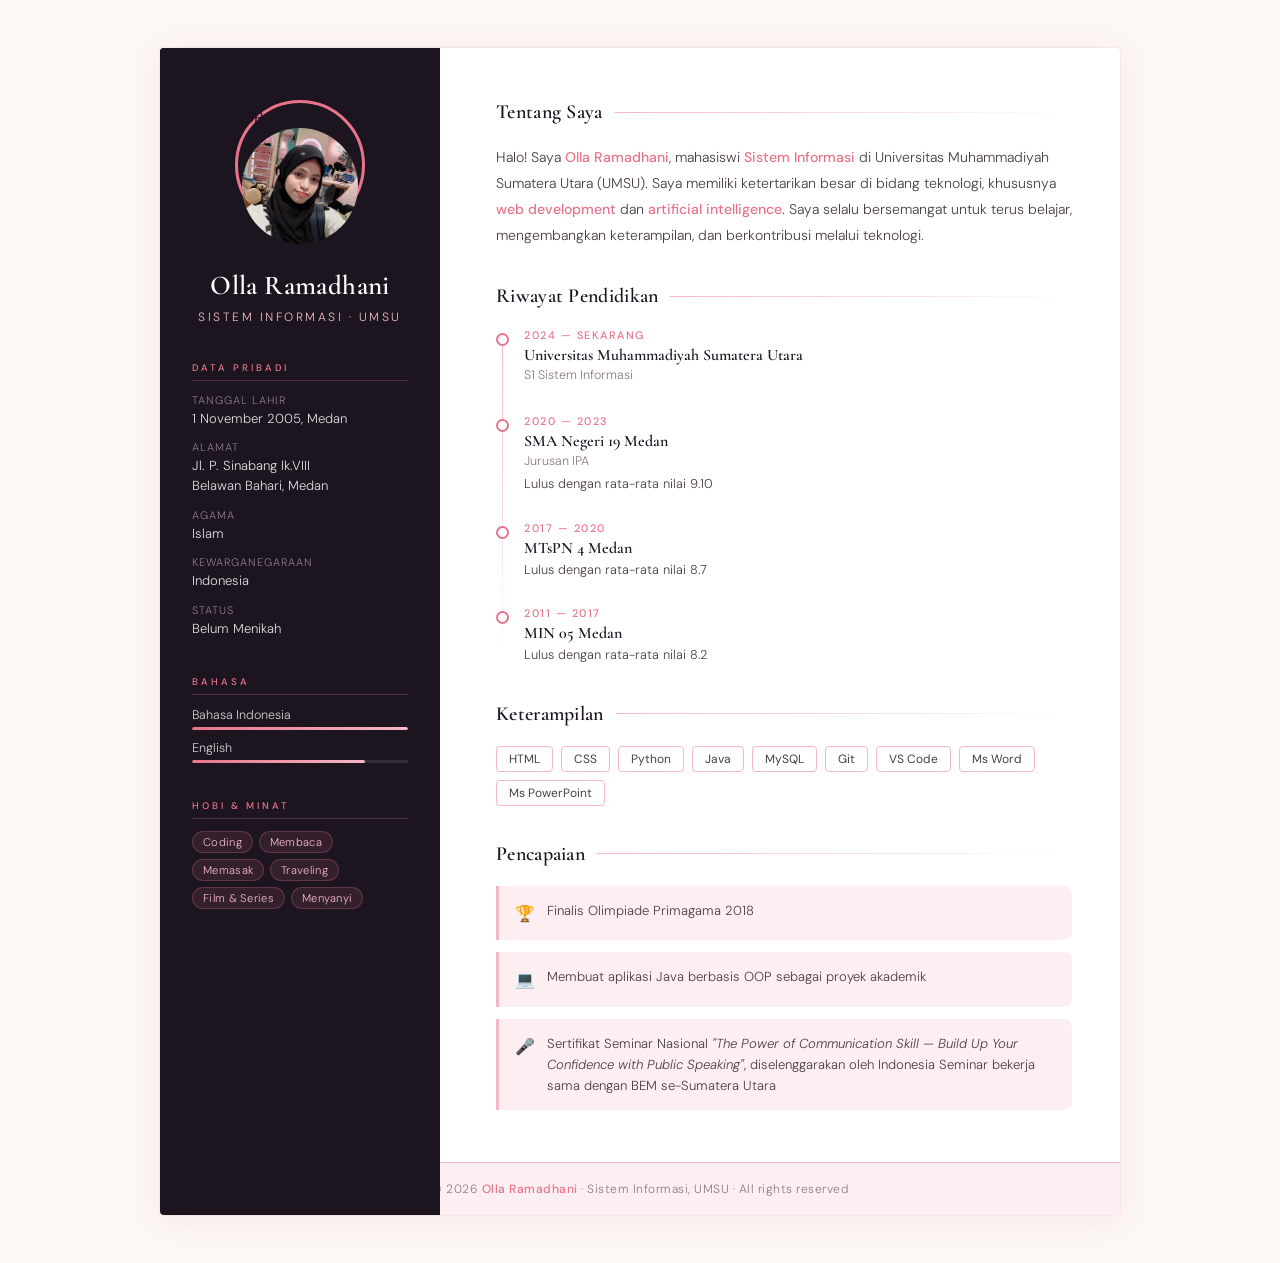
==== CV2.html @ 197bea4b "Update CV2.html" ====
<!DOCTYPE html>
<html lang="id">
<head>
  <meta charset="UTF-8" />
  <meta name="viewport" content="width=device-width, initial-scale=1.0" />
  <meta name="description" content="CV Olla Ramadhani - Sistem Informasi UMSU" />
  <meta name="author" content="Olla Ramadhani" />
  <title>CV — Olla Ramadhani</title>
  <link href="https://fonts.googleapis.com/css2?family=Cormorant+Garamond:ital,wght@0,300;0,400;0,600;1,300;1,400&family=DM+Sans:wght@300;400;500&display=swap" rel="stylesheet" />
  <style>
    :root {
      --rose:       #e8748a;
      --rose-light: #f4b8c5;
      --rose-pale:  #fdeef2;
      --cream:      #fdf8f5;
      --ink:        #1c1520;
      --ink-mid:    #4a3f47;
      --ink-soft:   #8c7b87;
      --gold:       #c49a6c;
      --white:      #ffffff;
      --shadow:     0 4px 32px rgba(180,80,100,.10);
    }

    *, *::before, *::after { box-sizing: border-box; margin: 0; padding: 0; }

    html { scroll-behavior: smooth; }

    body {
      font-family: 'DM Sans', sans-serif;
      background: var(--cream);
      color: var(--ink);
      min-height: 100vh;
    }

    /* ── LAYOUT ── */
    .page {
      max-width: 960px;
      margin: 48px auto;
      background: var(--white);
      box-shadow: var(--shadow), 0 0 0 1px rgba(228,116,138,.08);
      border-radius: 4px;
      overflow: hidden;
      animation: fadeUp .7s ease both;
    }

    @keyframes fadeUp {
      from { opacity: 0; transform: translateY(24px); }
      to   { opacity: 1; transform: translateY(0); }
    }

    /* ── SIDEBAR ── */
    .sidebar {
      position: absolute;
      left: 0; top: 0; bottom: 0;
      width: 280px;
      background: var(--ink);
      padding: 52px 32px 40px;
      display: flex;
      flex-direction: column;
      gap: 36px;
    }

    .two-col {
      display: grid;
      grid-template-columns: 280px 1fr;
      min-height: 100%;
      position: relative;
    }

    /* Sidebar filler */
    .sidebar-col { background: var(--ink); }
    .main-col    { padding: 52px 48px 52px 56px; display: flex; flex-direction: column; gap: 36px; }

    /* ── PHOTO ── */
    .photo-wrap {
      display: flex;
      justify-content: center;
      margin-bottom: 4px;
    }

    .photo-frame {
      width: 130px; height: 130px;
      border-radius: 50%;
      border: 3px solid var(--rose);
      padding: 4px;
      background: var(--ink);
      position: relative;
    }

    .photo-frame img {
      width: 100%; height: 100%;
      border-radius: 50%;
      object-fit: cover;
      display: block;
    }

    .photo-placeholder {
      width: 100%; height: 100%;
      border-radius: 50%;
      background: linear-gradient(135deg, #3a2c35, #2a1f27);
      display: flex;
      align-items: center;
      justify-content: center;
      font-family: 'Cormorant Garamond', serif;
      font-size: 2.6rem;
      color: var(--rose-light);
      letter-spacing: 1px;
    }

    /* ── NAME BLOCK ── */
    .name-block { text-align: center; }

    .name-block h1 {
      font-family: 'Cormorant Garamond', serif;
      font-size: 1.7rem;
      font-weight: 600;
      color: var(--white);
      line-height: 1.2;
      letter-spacing: .4px;
    }

    .name-block .tagline {
      font-size: .75rem;
      font-weight: 300;
      color: var(--rose-light);
      letter-spacing: 2.5px;
      text-transform: uppercase;
      margin-top: 6px;
    }

    /* ── SIDEBAR SECTION ── */
    .s-section { display: flex; flex-direction: column; gap: 12px; }

    .s-label {
      font-size: .6rem;
      letter-spacing: 3px;
      text-transform: uppercase;
      color: var(--rose);
      font-weight: 500;
      padding-bottom: 6px;
      border-bottom: 1px solid rgba(228,116,138,.25);
    }

    .s-item {
      display: flex;
      flex-direction: column;
      gap: 2px;
    }

    .s-item .key {
      font-size: .68rem;
      color: var(--ink-soft);
      font-weight: 300;
      text-transform: uppercase;
      letter-spacing: 1px;
    }

    .s-item .val {
      font-size: .82rem;
      color: rgba(255,255,255,.85);
      line-height: 1.5;
      font-weight: 300;
    }

    /* Skills bars */
    .skill-bar-wrap { display: flex; flex-direction: column; gap: 10px; }

    .skill-row { display: flex; flex-direction: column; gap: 4px; }

    .skill-name { font-size: .78rem; color: rgba(255,255,255,.8); font-weight: 300; }

    .bar-track {
      height: 3px;
      background: rgba(255,255,255,.1);
      border-radius: 2px;
      overflow: hidden;
    }

    .bar-fill {
      height: 100%;
      background: linear-gradient(90deg, var(--rose), var(--rose-light));
      border-radius: 2px;
      animation: barGrow .9s ease both;
      animation-delay: .4s;
    }

    @keyframes barGrow {
      from { transform: scaleX(0); transform-origin: left; }
      to   { transform: scaleX(1); transform-origin: left; }
    }

    /* Hobby pills */
    .pill-list { display: flex; flex-wrap: wrap; gap: 6px; }

    .pill {
      font-size: .7rem;
      background: rgba(228,116,138,.12);
      color: var(--rose-light);
      border: 1px solid rgba(228,116,138,.25);
      border-radius: 20px;
      padding: 3px 10px;
      font-weight: 300;
      letter-spacing: .3px;
    }

    /* ── MAIN COLUMN ── */
    .section-head {
      display: flex;
      align-items: center;
      gap: 12px;
      margin-bottom: 20px;
    }

    .section-head h2 {
      font-family: 'Cormorant Garamond', serif;
      font-size: 1.25rem;
      font-weight: 600;
      color: var(--ink);
      letter-spacing: .3px;
    }

    .section-head::after {
      content: '';
      flex: 1;
      height: 1px;
      background: linear-gradient(90deg, var(--rose-light), transparent);
    }

    /* About */
    .about-text {
      font-size: .88rem;
      color: var(--ink-mid);
      line-height: 1.85;
      font-weight: 300;
    }

    .about-text strong { color: var(--rose); font-weight: 500; }

    /* Timeline */
    .timeline { display: flex; flex-direction: column; gap: 0; position: relative; }

    .timeline::before {
      content: '';
      position: absolute;
      left: 6px; top: 6px; bottom: 6px;
      width: 1px;
      background: linear-gradient(to bottom, var(--rose-light), transparent);
    }

    .tl-item {
      padding-left: 28px;
      padding-bottom: 26px;
      position: relative;
      animation: fadeUp .5s ease both;
    }

    .tl-item:last-child { padding-bottom: 0; }

    .tl-dot {
      position: absolute;
      left: 0; top: 5px;
      width: 13px; height: 13px;
      border-radius: 50%;
      border: 2px solid var(--rose);
      background: var(--white);
    }

    .tl-period {
      font-size: .68rem;
      color: var(--rose);
      font-weight: 500;
      letter-spacing: 1.5px;
      text-transform: uppercase;
      margin-bottom: 3px;
    }

    .tl-title {
      font-family: 'Cormorant Garamond', serif;
      font-size: 1rem;
      font-weight: 600;
      color: var(--ink);
      margin-bottom: 2px;
    }

    .tl-sub {
      font-size: .78rem;
      color: var(--ink-soft);
      font-weight: 300;
      margin-bottom: 5px;
    }

    .tl-desc {
      font-size: .8rem;
      color: var(--ink-mid);
      line-height: 1.6;
      font-weight: 300;
    }

    /* Achievement tags */
    .achv-list { display: flex; flex-direction: column; gap: 12px; }

    .achv-item {
      display: flex;
      align-items: flex-start;
      gap: 12px;
      padding: 14px 16px;
      border-left: 3px solid var(--rose-light);
      background: var(--rose-pale);
      border-radius: 0 8px 8px 0;
      font-size: .82rem;
      color: var(--ink-mid);
      line-height: 1.6;
      font-weight: 300;
    }

    .achv-icon {
      font-size: 1rem;
      margin-top: 1px;
      flex-shrink: 0;
    }

    /* Tech chips */
    .tech-grid { display: flex; flex-wrap: wrap; gap: 8px; }

    .tech-chip {
      font-size: .75rem;
      background: var(--white);
      border: 1px solid var(--rose-light);
      color: var(--ink-mid);
      border-radius: 4px;
      padding: 4px 12px;
      font-weight: 400;
      transition: background .2s, color .2s;
    }

    .tech-chip:hover {
      background: var(--rose-pale);
      color: var(--rose);
    }

    /* ── FOOTER BAND ── */
    .footer-band {
      grid-column: 1 / -1;
      background: var(--rose-pale);
      text-align: center;
      padding: 18px;
      font-size: .75rem;
      color: var(--ink-soft);
      font-weight: 300;
      letter-spacing: .5px;
      border-top: 1px solid var(--rose-light);
    }

    .footer-band strong { color: var(--rose); font-weight: 500; }

    /* ── PRINT / RESPONSIVE ── */
    @media print {
      body { background: white; }
      .page { margin: 0; box-shadow: none; border-radius: 0; animation: none; }
    }

    @media (max-width: 720px) {
      .two-col { grid-template-columns: 1fr; }
      .sidebar-col { min-height: unset; }
      .sidebar { position: static; width: 100%; }
      .main-col { padding: 36px 28px; }
    }
  </style>
</head>
<body>

<div class="page">
  <div class="two-col">

    <!-- ══ SIDEBAR ══ -->
    <div class="sidebar-col">
      <aside class="sidebar">

        <div class="photo-wrap">
          <div class="photo-frame">
            <div class="img.src">OR</div>
            <img src="Profil.jpeg" alt="OR">
          </div>
        </div>

        <div class="name-block">
          <h1>Olla Ramadhani</h1>
          <p class="tagline">Sistem Informasi · UMSU</p>
        </div>

        <!-- Data Pribadi -->
        <div class="s-section">
          <p class="s-label">Data Pribadi</p>
          <div class="s-item">
            <span class="key">Tanggal Lahir</span>
            <span class="val">1 November 2005, Medan</span>
          </div>
          <div class="s-item">
            <span class="key">Alamat</span>
            <span class="val">Jl. P. Sinabang lk.VIII<br>Belawan Bahari, Medan</span>
          </div>
          <div class="s-item">
            <span class="key">Agama</span>
            <span class="val">Islam</span>
          </div>
          <div class="s-item">
            <span class="key">Kewarganegaraan</span>
            <span class="val">Indonesia</span>
          </div>
          <div class="s-item">
            <span class="key">Status</span>
            <span class="val">Belum Menikah</span>
          </div>
        </div>

        <!-- Bahasa -->
        <div class="s-section">
          <p class="s-label">Bahasa</p>
          <div class="skill-bar-wrap">
            <div class="skill-row">
              <span class="skill-name">Bahasa Indonesia</span>
              <div class="bar-track"><div class="bar-fill" style="width:100%"></div></div>
            </div>
            <div class="skill-row">
              <span class="skill-name">English</span>
              <div class="bar-track"><div class="bar-fill" style="width:80%"></div></div>
            </div>
          </div>
        </div>

        <!-- Hobi -->
        <div class="s-section">
          <p class="s-label">Hobi & Minat</p>
          <div class="pill-list">
            <span class="pill">Coding</span>
            <span class="pill">Membaca</span>
            <span class="pill">Memasak</span>
            <span class="pill">Traveling</span>
            <span class="pill">Film & Series</span>
            <span class="pill">Menyanyi</span>
          </div>
        </div>

      </aside>
    </div>

    <!-- ══ MAIN CONTENT ══ -->
    <main class="main-col">

      <!-- About -->
      <section>
        <div class="section-head"><h2>Tentang Saya</h2></div>
        <p class="about-text">
          Halo! Saya <strong>Olla Ramadhani</strong>, mahasiswi <strong>Sistem Informasi</strong> di Universitas Muhammadiyah Sumatera Utara (UMSU). Saya memiliki ketertarikan besar di bidang teknologi, khususnya <strong>web development</strong> dan <strong>artificial intelligence</strong>. Saya selalu bersemangat untuk terus belajar, mengembangkan keterampilan, dan berkontribusi melalui teknologi.
        </p>
      </section>

      <!-- Pendidikan -->
      <section>
        <div class="section-head"><h2>Riwayat Pendidikan</h2></div>
        <div class="timeline">

          <div class="tl-item">
            <div class="tl-dot"></div>
            <p class="tl-period">2024 — Sekarang</p>
            <p class="tl-title">Universitas Muhammadiyah Sumatera Utara</p>
            <p class="tl-sub">S1 Sistem Informasi</p>
          </div>

          <div class="tl-item">
            <div class="tl-dot"></div>
            <p class="tl-period">2020 — 2023</p>
            <p class="tl-title">SMA Negeri 19 Medan</p>
            <p class="tl-sub">Jurusan IPA</p>
            <p class="tl-desc">Lulus dengan rata-rata nilai 9.10</p>
          </div>

          <div class="tl-item">
            <div class="tl-dot"></div>
            <p class="tl-period">2017 — 2020</p>
            <p class="tl-title">MTsPN 4 Medan</p>
            <p class="tl-desc">Lulus dengan rata-rata nilai 8.7</p>
          </div>

          <div class="tl-item">
            <div class="tl-dot"></div>
            <p class="tl-period">2011 — 2017</p>
            <p class="tl-title">MIN 05 Medan</p>
            <p class="tl-desc">Lulus dengan rata-rata nilai 8.2</p>
          </div>

        </div>
      </section>

      <!-- Keterampilan -->
      <section>
        <div class="section-head"><h2>Keterampilan</h2></div>
        <div class="tech-grid">
          <span class="tech-chip">HTML</span>
          <span class="tech-chip">CSS</span>
          <span class="tech-chip">Python</span>
          <span class="tech-chip">Java</span>
          <span class="tech-chip">MySQL</span>
          <span class="tech-chip">Git</span>
          <span class="tech-chip">VS Code</span>
          <span class="tech-chip">Ms Word</span>
          <span class="tech-chip">Ms PowerPoint</span>
        </div>
      </section>

      <!-- Pencapaian -->
      <section>
        <div class="section-head"><h2>Pencapaian</h2></div>
        <div class="achv-list">
          <div class="achv-item">
            <span class="achv-icon">🏆</span>
            <span>Finalis Olimpiade Primagama 2018</span>
          </div>
          <div class="achv-item">
            <span class="achv-icon">💻</span>
            <span>Membuat aplikasi Java berbasis OOP sebagai proyek akademik</span>
          </div>
          <div class="achv-item">
            <span class="achv-icon">🎤</span>
            <span>Sertifikat Seminar Nasional <em>"The Power of Communication Skill — Build Up Your Confidence with Public Speaking"</em>, diselenggarakan oleh Indonesia Seminar bekerja sama dengan BEM se-Sumatera Utara</span>
          </div>
        </div>
      </section>

    </main>

    <!-- ══ FOOTER ══ -->
    <div class="footer-band">
      &copy; 2026 <strong>Olla Ramadhani</strong> · Sistem Informasi, UMSU · All rights reserved
    </div>

  </div><!-- .two-col -->
</div><!-- .page -->

</body>
</html>
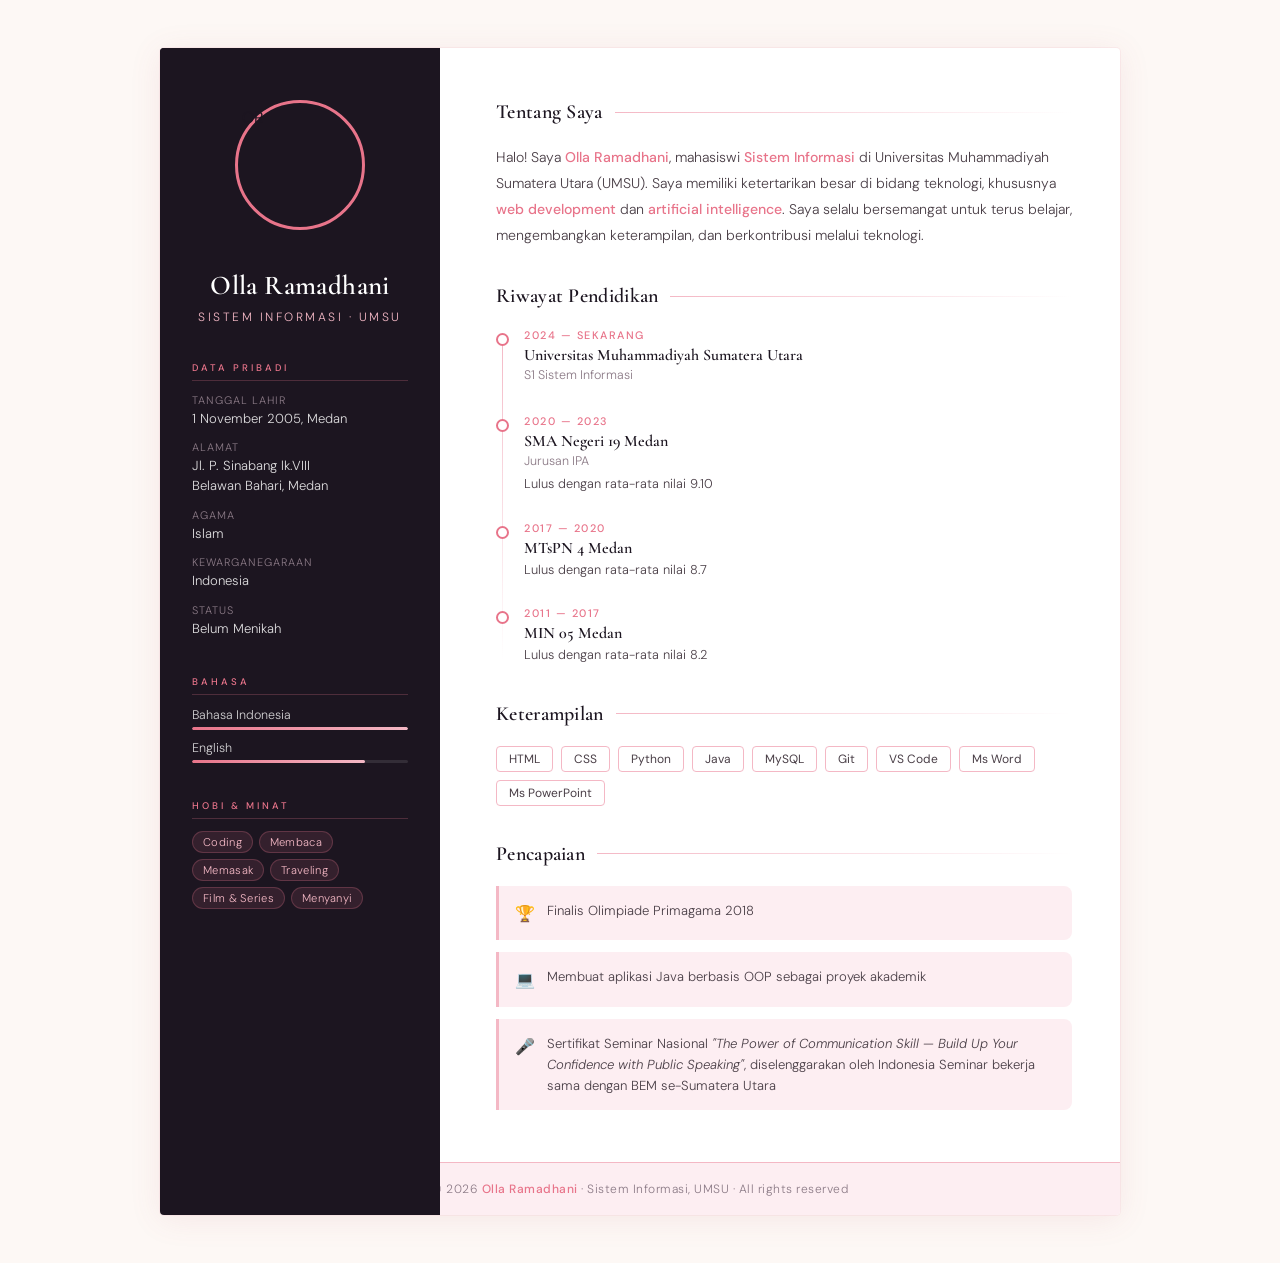
==== commit ba37742d: "Update CV2.html" ====
--- a/CV2.html
+++ b/CV2.html
@@ -378,8 +378,7 @@
 
         <div class="photo-wrap">
           <div class="photo-frame">
-            <div class="img.src">OR</div>
-            <img src="Profil.jpeg" alt="OR">
+            <div class="img.src=Profil.jpeg">OR</div>
           </div>
         </div>
 
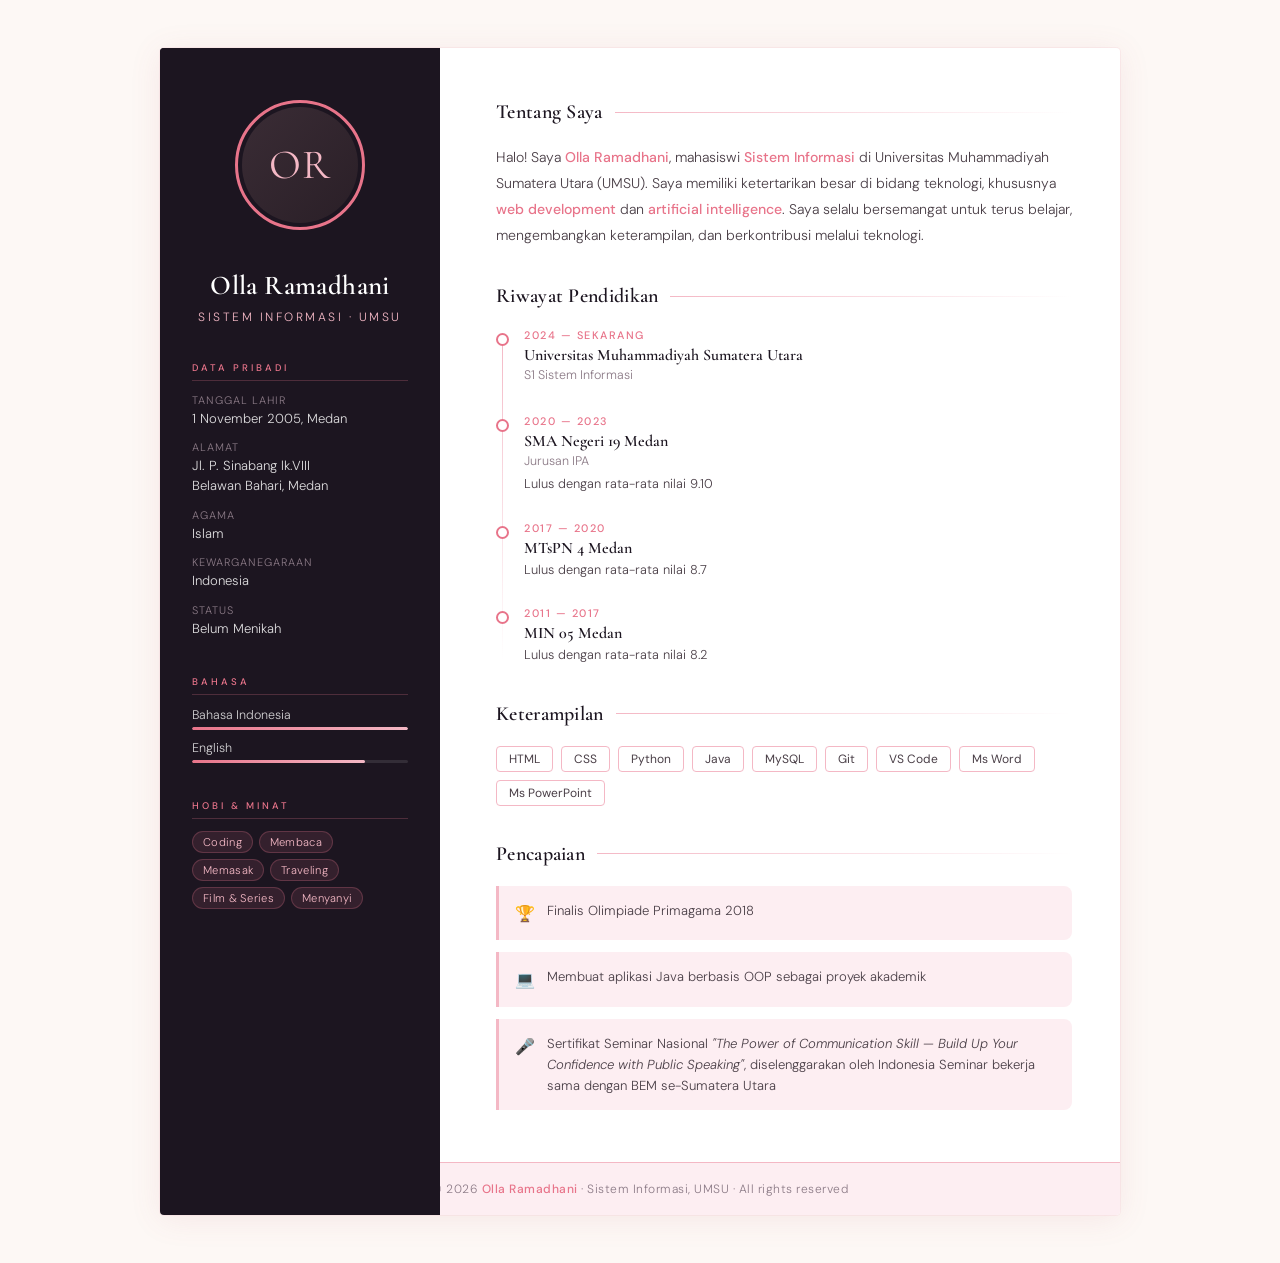
==== commit ec272ea9: "Update CV2.html" ====
--- a/CV2.html
+++ b/CV2.html
@@ -378,7 +378,8 @@
 
         <div class="photo-wrap">
           <div class="photo-frame">
-            <div class="img.src=Profil.jpeg">OR</div>
+            <div class="photo-placeholder">OR</div>
+ <img.src="Profil.jpeg>
           </div>
         </div>
 
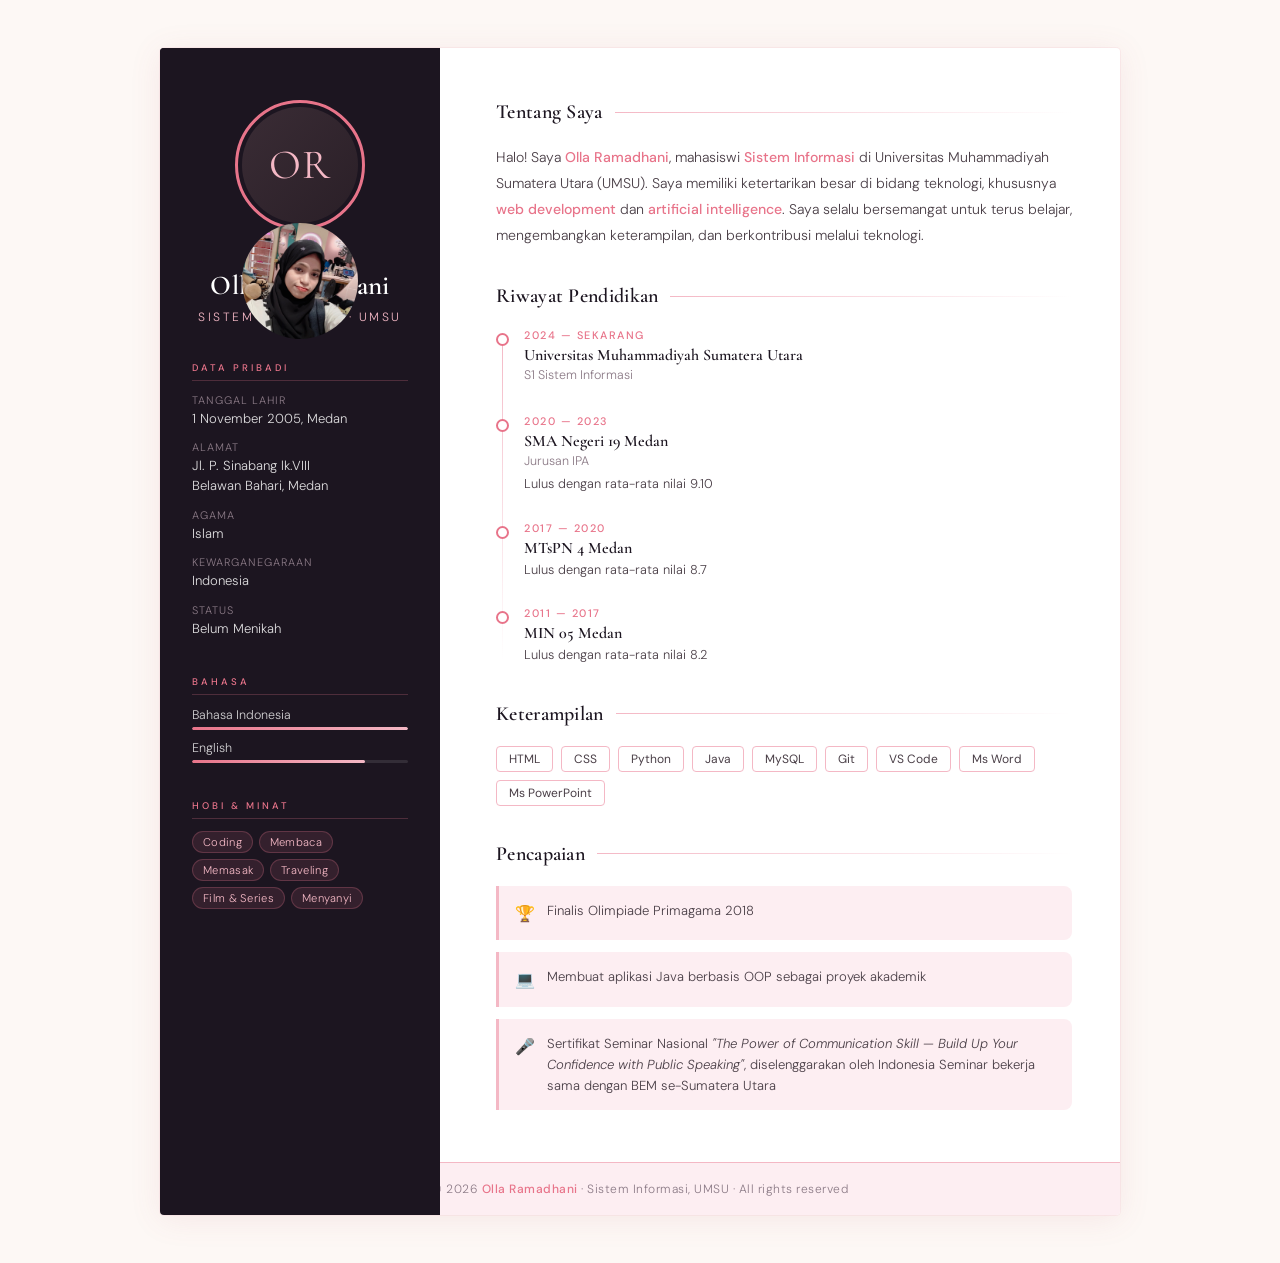
==== commit e82e5fe4: "Update CV2.html" ====
--- a/CV2.html
+++ b/CV2.html
@@ -372,16 +372,16 @@
 <div class="page">
   <div class="two-col">
 
-    <!-- ══ SIDEBAR ══ -->
-    <div class="sidebar-col">
-      <aside class="sidebar">
-
-        <div class="photo-wrap">
-          <div class="photo-frame">
-            <div class="photo-placeholder">OR</div>
- <img.src="Profil.jpeg>
-          </div>
-        </div>
+   <!-- ══ SIDEBAR ══ -->
+<div class="sidebar-col">
+  <aside class="sidebar">
+
+    <div class="photo-wrap">
+      <div class="photo-frame">
+        <div class="photo-placeholder">OR</div>
+        <img src="Profil.jpeg" alt="Profile Photo"/>
+      </div>
+    </div>
 
         <div class="name-block">
           <h1>Olla Ramadhani</h1>
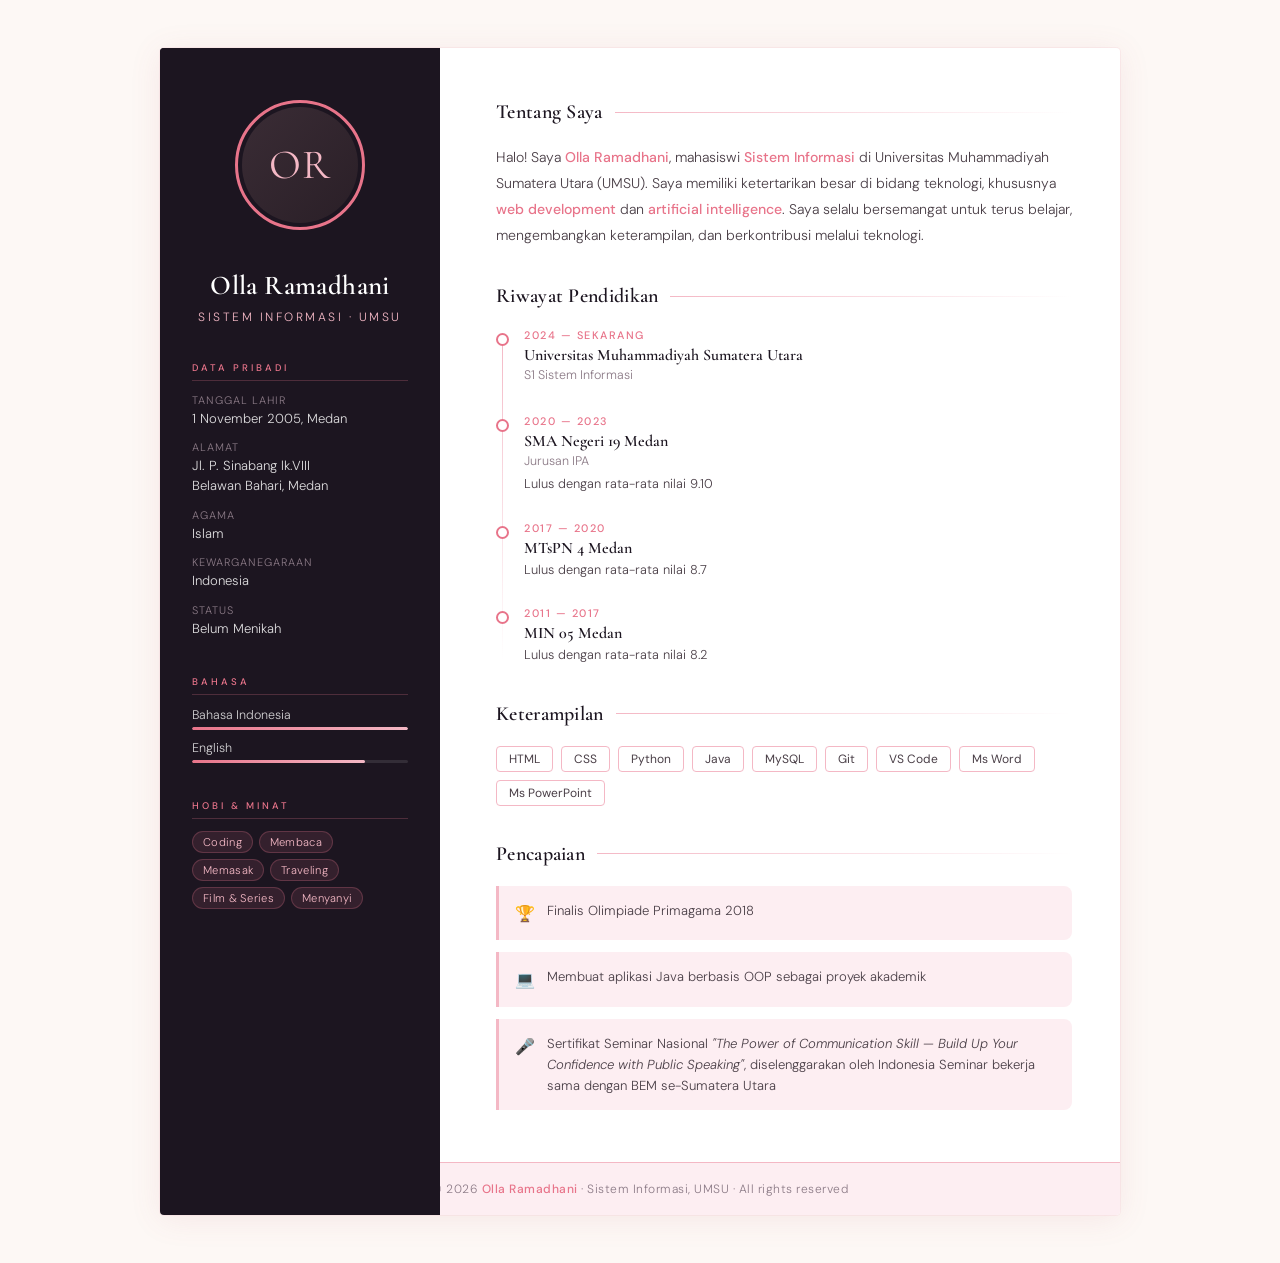
==== commit e0241ee4: "Update CV2.html" ====
--- a/CV2.html
+++ b/CV2.html
@@ -378,8 +378,7 @@
 
     <div class="photo-wrap">
       <div class="photo-frame">
-        <div class="photo-placeholder">OR</div>
-        <img src="Profil.jpeg" alt="Profile Photo"/>
+        <div class="photo-placeholder" img src="Profil.jpeg">OR</div>
       </div>
     </div>
 
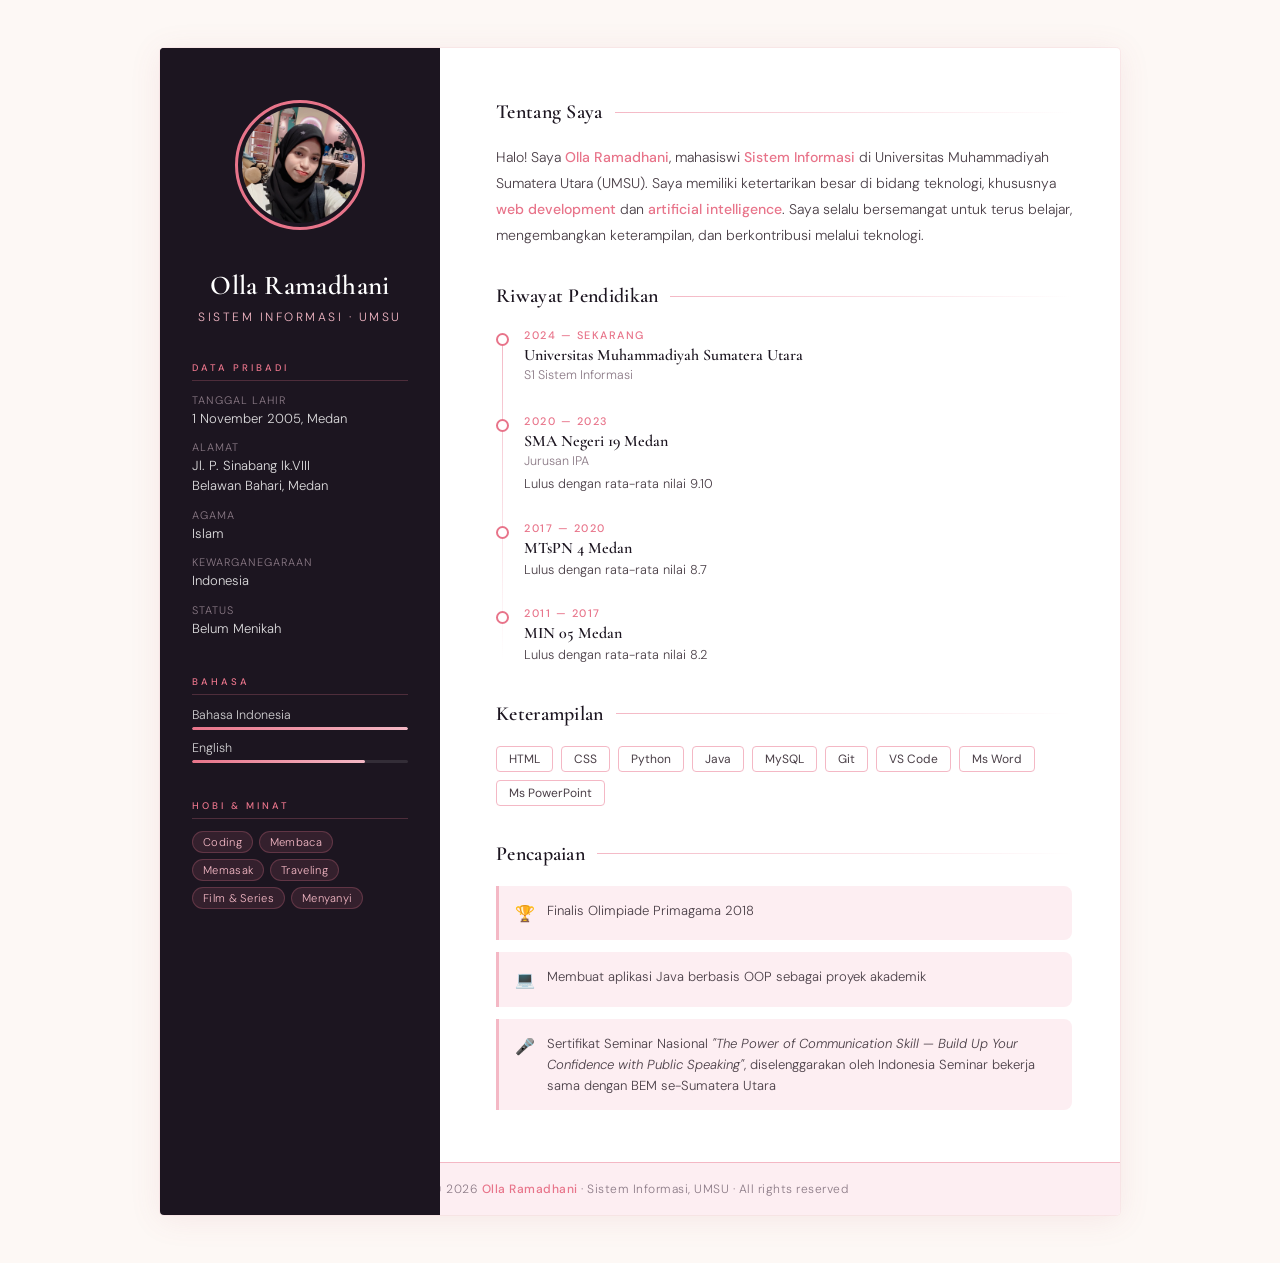
==== commit 44792dae: "Update CV2.html" ====
--- a/CV2.html
+++ b/CV2.html
@@ -372,13 +372,17 @@
 <div class="page">
   <div class="two-col">
 
-   <!-- ══ SIDEBAR ══ -->
+    <!-- ══ SIDEBAR ══ -->
 <div class="sidebar-col">
   <aside class="sidebar">
 
     <div class="photo-wrap">
       <div class="photo-frame">
-        <div class="photo-placeholder" img src="Profil.jpeg">OR</div>
+        <div class="photo-placeholder" id="placeholder">OR</div>
+        <img 
+          src="Profil.jpeg" 
+          alt="Profile Photo" onload="document.getElementById('placeholder').style.display='none'"
+        />
       </div>
     </div>
 
